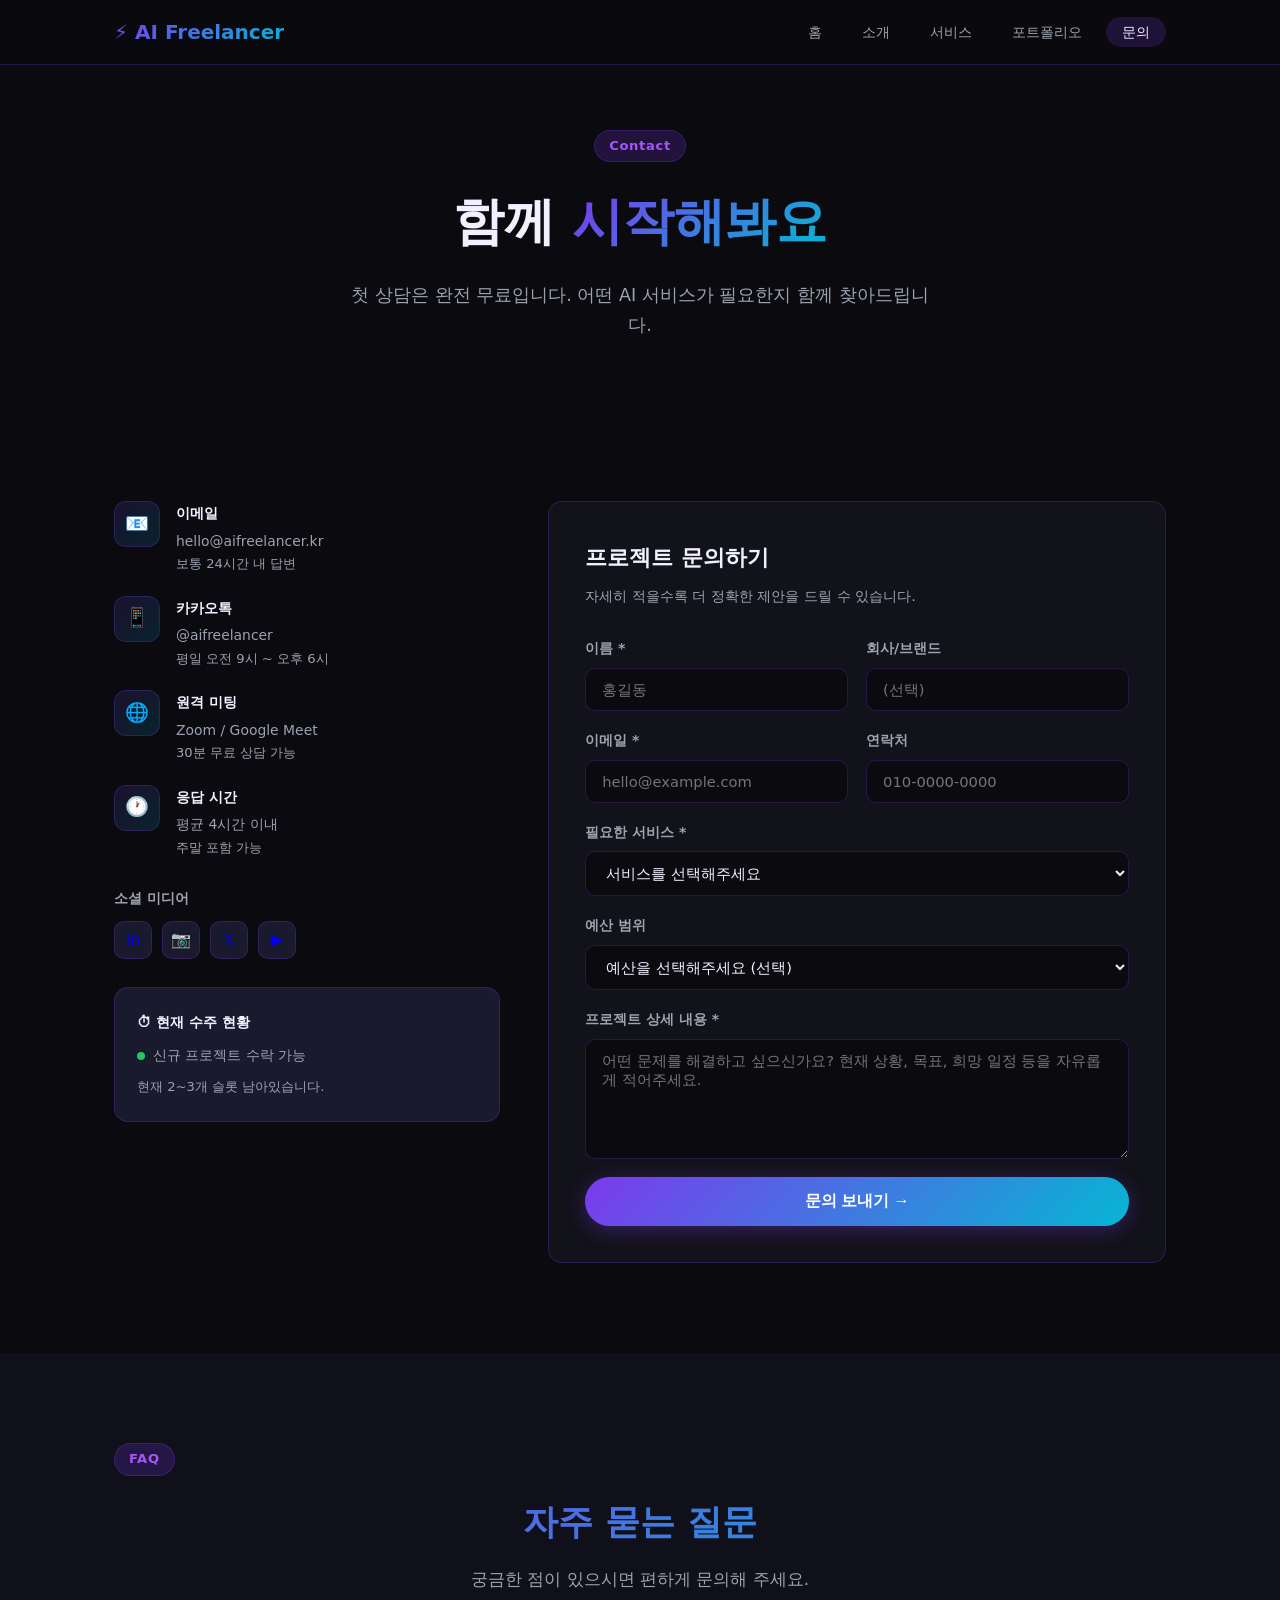
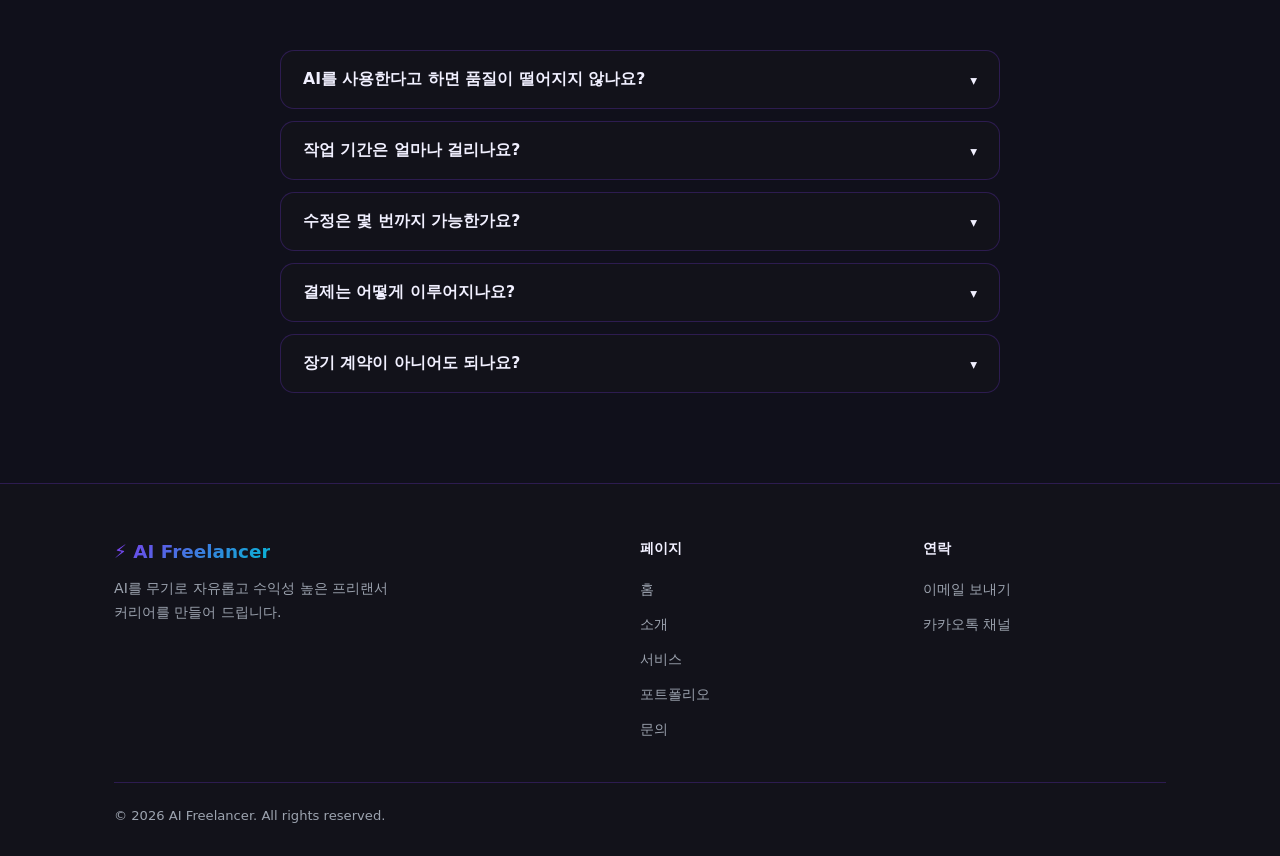
==== ai-freelancer/contact.html @ 412f1021 "test" ====
<!DOCTYPE html>
<html lang="ko">
<head>
  <meta charset="UTF-8">
  <meta name="viewport" content="width=device-width, initial-scale=1.0">
  <title>AI Freelancer — 문의</title>
  <link rel="stylesheet" href="css/style.css">
</head>
<body>

<nav>
  <div class="nav-inner">
    <a href="index.html" class="nav-logo">⚡ AI Freelancer</a>
    <ul class="nav-links">
      <li><a href="index.html">홈</a></li>
      <li><a href="about.html">소개</a></li>
      <li><a href="services.html">서비스</a></li>
      <li><a href="portfolio.html">포트폴리오</a></li>
      <li><a href="contact.html">문의</a></li>
    </ul>
    <div class="hamburger"><span></span><span></span><span></span></div>
  </div>
</nav>

<!-- 히어로 -->
<section class="contact-hero">
  <div class="container">
    <span class="badge fade-in">Contact</span>
    <h1 class="fade-in">함께 <span style="background:var(--gradient);-webkit-background-clip:text;-webkit-text-fill-color:transparent;background-clip:text;">시작해봐요</span></h1>
    <p class="fade-in">첫 상담은 완전 무료입니다. 어떤 AI 서비스가 필요한지 함께 찾아드립니다.</p>
  </div>
</section>

<!-- 연락처 + 폼 -->
<section class="section">
  <div class="container">
    <div class="contact-layout">

      <!-- 왼쪽: 연락처 정보 -->
      <div class="contact-info fade-in">
        <div class="info-card">
          <div class="info-icon">📧</div>
          <div>
            <h4>이메일</h4>
            <p>hello@aifreelancer.kr</p>
            <p style="font-size:0.82rem; color:var(--text-muted);">보통 24시간 내 답변</p>
          </div>
        </div>
        <div class="info-card">
          <div class="info-icon">📱</div>
          <div>
            <h4>카카오톡</h4>
            <p>@aifreelancer</p>
            <p style="font-size:0.82rem; color:var(--text-muted);">평일 오전 9시 ~ 오후 6시</p>
          </div>
        </div>
        <div class="info-card">
          <div class="info-icon">🌐</div>
          <div>
            <h4>원격 미팅</h4>
            <p>Zoom / Google Meet</p>
            <p style="font-size:0.82rem; color:var(--text-muted);">30분 무료 상담 가능</p>
          </div>
        </div>
        <div class="info-card">
          <div class="info-icon">🕐</div>
          <div>
            <h4>응답 시간</h4>
            <p>평균 4시간 이내</p>
            <p style="font-size:0.82rem; color:var(--text-muted);">주말 포함 가능</p>
          </div>
        </div>

        <div style="margin-top:8px;">
          <p style="font-size:0.88rem; font-weight:600; margin-bottom:10px; color:var(--text-muted);">소셜 미디어</p>
          <div class="social-links">
            <a href="#" class="social-link" title="LinkedIn">in</a>
            <a href="#" class="social-link" title="Instagram">📷</a>
            <a href="#" class="social-link" title="X/Twitter">𝕏</a>
            <a href="#" class="social-link" title="YouTube">▶</a>
          </div>
        </div>

        <div class="card fade-in" style="margin-top:8px; padding:22px; background:var(--bg-card2);">
          <h4 style="font-size:0.9rem; margin-bottom:10px;">⏱ 현재 수주 현황</h4>
          <div style="display:flex; align-items:center; gap:8px; margin-bottom:8px;">
            <div style="width:8px;height:8px;border-radius:50%;background:#22c55e;animation:pulse 2s infinite;"></div>
            <span style="font-size:0.88rem; color:var(--text-muted);">신규 프로젝트 수락 가능</span>
          </div>
          <p style="font-size:0.82rem; color:var(--text-muted);">현재 2~3개 슬롯 남아있습니다.</p>
        </div>
      </div>

      <!-- 오른쪽: 문의 폼 -->
      <div class="contact-form fade-in">
        <h2 style="font-size:1.4rem; font-weight:800; margin-bottom:8px;">프로젝트 문의하기</h2>
        <p style="color:var(--text-muted); font-size:0.9rem; margin-bottom:28px;">자세히 적을수록 더 정확한 제안을 드릴 수 있습니다.</p>

        <form id="contactForm">
          <div class="form-row">
            <div class="form-group">
              <label for="name">이름 *</label>
              <input type="text" id="name" placeholder="홍길동" required>
            </div>
            <div class="form-group">
              <label for="company">회사/브랜드</label>
              <input type="text" id="company" placeholder="(선택)">
            </div>
          </div>
          <div class="form-row">
            <div class="form-group">
              <label for="email">이메일 *</label>
              <input type="email" id="email" placeholder="hello@example.com" required>
            </div>
            <div class="form-group">
              <label for="phone">연락처</label>
              <input type="tel" id="phone" placeholder="010-0000-0000">
            </div>
          </div>
          <div class="form-group">
            <label for="service">필요한 서비스 *</label>
            <select id="service" required>
              <option value="" disabled selected>서비스를 선택해주세요</option>
              <option value="content">AI 콘텐츠 제작</option>
              <option value="automation">업무 자동화 구축</option>
              <option value="design">AI 비주얼 디자인</option>
              <option value="analysis">데이터 분석</option>
              <option value="consulting">AI 전략 컨설팅</option>
              <option value="package">올인원 패키지</option>
              <option value="other">기타 (직접 작성)</option>
            </select>
          </div>
          <div class="form-group">
            <label for="budget">예산 범위</label>
            <select id="budget">
              <option value="" disabled selected>예산을 선택해주세요 (선택)</option>
              <option value="under50">50만원 이하</option>
              <option value="50-100">50~100만원</option>
              <option value="100-300">100~300만원</option>
              <option value="300-500">300~500만원</option>
              <option value="over500">500만원 이상</option>
            </select>
          </div>
          <div class="form-group">
            <label for="message">프로젝트 상세 내용 *</label>
            <textarea id="message" placeholder="어떤 문제를 해결하고 싶으신가요? 현재 상황, 목표, 희망 일정 등을 자유롭게 적어주세요." required></textarea>
          </div>
          <button type="submit" class="form-submit">문의 보내기 →</button>
        </form>

        <div class="success-msg" id="successMsg">
          ✅ 문의가 성공적으로 접수되었습니다!<br>
          <span style="font-size:0.9rem; font-weight:400; margin-top:6px; display:block; color:var(--text-muted);">24시간 내 이메일로 답변드리겠습니다. 감사합니다!</span>
        </div>
      </div>

    </div>
  </div>
</section>

<!-- FAQ -->
<section class="section" style="background: rgba(26,26,46,0.4);">
  <div class="container">
    <span class="badge fade-in">FAQ</span>
    <h2 class="section-title fade-in">자주 묻는 질문</h2>
    <p class="section-sub fade-in">궁금한 점이 있으시면 편하게 문의해 주세요.</p>
    <div class="faq-list">

      <div class="faq-item fade-in">
        <button class="faq-q">AI를 사용한다고 하면 품질이 떨어지지 않나요? <span class="arrow">▾</span></button>
        <div class="faq-a">AI는 초안을 만들고 아이디어를 확장하는 데 사용하며, 전문가의 검토와 수정을 거쳐 납품합니다. 오히려 더 많은 시간을 품질 개선에 쓸 수 있어 결과물 수준이 높아집니다. 모든 결과물은 사람이 책임집니다.</div>
      </div>

      <div class="faq-item fade-in">
        <button class="faq-q">작업 기간은 얼마나 걸리나요? <span class="arrow">▾</span></button>
        <div class="faq-a">프로젝트 규모에 따라 다르지만, 일반적으로 콘텐츠 1건 1~2일, 자동화 구축 3~7일, 데이터 분석 5~10일입니다. 긴급 처리도 가능하니 상담 시 말씀해 주세요.</div>
      </div>

      <div class="faq-item fade-in">
        <button class="faq-q">수정은 몇 번까지 가능한가요? <span class="arrow">▾</span></button>
        <div class="faq-a">기본적으로 2회 무료 수정이 포함됩니다. 방향이 크게 바뀌는 수정은 협의 후 진행합니다. 처음 상담에서 요구사항을 명확히 정리하면 수정 횟수가 줄어듭니다.</div>
      </div>

      <div class="faq-item fade-in">
        <button class="faq-q">결제는 어떻게 이루어지나요? <span class="arrow">▾</span></button>
        <div class="faq-a">계약금 50%를 선불로 받고, 최종 납품 후 나머지 50%를 받습니다. 월 단위 구독형 서비스는 매월 첫날 결제합니다. 계좌이체, 카드결제 모두 가능합니다.</div>
      </div>

      <div class="faq-item fade-in">
        <button class="faq-q">장기 계약이 아니어도 되나요? <span class="arrow">▾</span></button>
        <div class="faq-a">물론입니다. 단건 프로젝트부터 장기 파트너십까지 모두 가능합니다. 다만 지속적인 협력을 통해 브랜드를 깊이 이해할수록 결과물의 품질이 높아집니다.</div>
      </div>

    </div>
  </div>
</section>

<style>
@keyframes pulse {
  0%, 100% { opacity: 1; }
  50% { opacity: 0.4; }
}
</style>

<footer>
  <div class="container">
    <div class="footer-inner">
      <div class="footer-brand">
        <a href="index.html" class="nav-logo" style="font-size:1.15rem;">⚡ AI Freelancer</a>
        <p>AI를 무기로 자유롭고 수익성 높은 프리랜서 커리어를 만들어 드립니다.</p>
      </div>
      <div class="footer-col">
        <h4>페이지</h4>
        <ul>
          <li><a href="index.html">홈</a></li>
          <li><a href="about.html">소개</a></li>
          <li><a href="services.html">서비스</a></li>
          <li><a href="portfolio.html">포트폴리오</a></li>
          <li><a href="contact.html">문의</a></li>
        </ul>
      </div>
      <div class="footer-col">
        <h4>연락</h4>
        <ul>
          <li><a href="mailto:hello@aifreelancer.kr">이메일 보내기</a></li>
          <li><a href="#">카카오톡 채널</a></li>
        </ul>
      </div>
    </div>
    <div class="footer-bottom">
      <p>© 2026 AI Freelancer. All rights reserved.</p>
    </div>
  </div>
</footer>

<script src="js/main.js"></script>
</body>
</html>
---- ai-freelancer/css/style.css ----
/* ===== 변수 & 기본 설정 ===== */
:root {
  --primary: #7c3aed;
  --primary-light: #a855f7;
  --secondary: #06b6d4;
  --accent: #f59e0b;
  --bg-dark: #0a0a0f;
  --bg-card: #12121a;
  --bg-card2: #1a1a2e;
  --text-main: #f1f0ff;
  --text-muted: #9ca3af;
  --border: rgba(124, 58, 237, 0.25);
  --gradient: linear-gradient(135deg, #7c3aed, #06b6d4);
  --gradient-soft: linear-gradient(135deg, rgba(124,58,237,0.15), rgba(6,182,212,0.15));
  --radius: 14px;
  --shadow: 0 8px 32px rgba(124, 58, 237, 0.18);
}

* { margin: 0; padding: 0; box-sizing: border-box; }

html { scroll-behavior: smooth; }

body {
  font-family: 'Segoe UI', system-ui, -apple-system, sans-serif;
  background: var(--bg-dark);
  color: var(--text-main);
  line-height: 1.7;
  min-height: 100vh;
}

/* ===== 공통 유틸 ===== */
.container { max-width: 1100px; margin: 0 auto; padding: 0 24px; }
.section { padding: 90px 0; }
.section-title {
  font-size: 2.2rem;
  font-weight: 800;
  text-align: center;
  margin-bottom: 14px;
  background: var(--gradient);
  -webkit-background-clip: text;
  -webkit-text-fill-color: transparent;
  background-clip: text;
}
.section-sub {
  text-align: center;
  color: var(--text-muted);
  font-size: 1.05rem;
  margin-bottom: 56px;
}
.badge {
  display: inline-block;
  padding: 4px 14px;
  border-radius: 999px;
  background: rgba(124,58,237,0.2);
  color: var(--primary-light);
  font-size: 0.82rem;
  font-weight: 600;
  letter-spacing: 0.05em;
  border: 1px solid var(--border);
  margin-bottom: 16px;
}
.btn {
  display: inline-block;
  padding: 13px 30px;
  border-radius: 999px;
  font-size: 0.95rem;
  font-weight: 700;
  cursor: pointer;
  text-decoration: none;
  transition: all 0.25s;
  border: none;
}
.btn-primary {
  background: var(--gradient);
  color: #fff;
  box-shadow: 0 4px 20px rgba(124,58,237,0.4);
}
.btn-primary:hover { transform: translateY(-2px); box-shadow: 0 8px 28px rgba(124,58,237,0.55); }
.btn-outline {
  background: transparent;
  color: var(--primary-light);
  border: 2px solid var(--primary);
}
.btn-outline:hover { background: rgba(124,58,237,0.15); transform: translateY(-2px); }
.card {
  background: var(--bg-card);
  border: 1px solid var(--border);
  border-radius: var(--radius);
  padding: 32px;
  transition: transform 0.25s, box-shadow 0.25s;
}
.card:hover { transform: translateY(-5px); box-shadow: var(--shadow); }

/* ===== 네비게이션 ===== */
nav {
  position: fixed;
  top: 0; left: 0; right: 0;
  z-index: 1000;
  background: rgba(10, 10, 15, 0.85);
  backdrop-filter: blur(16px);
  border-bottom: 1px solid var(--border);
}
.nav-inner {
  display: flex;
  align-items: center;
  justify-content: space-between;
  height: 64px;
  max-width: 1100px;
  margin: 0 auto;
  padding: 0 24px;
}
.nav-logo {
  font-size: 1.25rem;
  font-weight: 800;
  text-decoration: none;
  background: var(--gradient);
  -webkit-background-clip: text;
  -webkit-text-fill-color: transparent;
  background-clip: text;
}
.nav-links { display: flex; gap: 8px; list-style: none; }
.nav-links a {
  color: var(--text-muted);
  text-decoration: none;
  font-size: 0.9rem;
  font-weight: 500;
  padding: 7px 16px;
  border-radius: 999px;
  transition: all 0.2s;
}
.nav-links a:hover, .nav-links a.active {
  color: var(--text-main);
  background: rgba(124,58,237,0.18);
}
.hamburger {
  display: none;
  flex-direction: column;
  gap: 5px;
  cursor: pointer;
  padding: 4px;
}
.hamburger span {
  width: 24px; height: 2px;
  background: var(--text-main);
  border-radius: 2px;
  transition: all 0.3s;
}

/* ===== 모바일 메뉴 ===== */
@media (max-width: 700px) {
  .hamburger { display: flex; }
  .nav-links {
    display: none;
    position: absolute;
    top: 64px; left: 0; right: 0;
    background: rgba(10,10,15,0.97);
    flex-direction: column;
    padding: 16px 24px 24px;
    border-bottom: 1px solid var(--border);
    gap: 4px;
  }
  .nav-links.open { display: flex; }
  .section-title { font-size: 1.7rem; }
}

/* ===== 홈: 히어로 ===== */
.hero {
  min-height: 100vh;
  display: flex;
  align-items: center;
  justify-content: center;
  text-align: center;
  padding: 100px 24px 60px;
  position: relative;
  overflow: hidden;
}
.hero::before {
  content: '';
  position: absolute;
  inset: 0;
  background:
    radial-gradient(ellipse 60% 50% at 50% 20%, rgba(124,58,237,0.18) 0%, transparent 70%),
    radial-gradient(ellipse 40% 40% at 80% 70%, rgba(6,182,212,0.12) 0%, transparent 60%);
}
.hero-content { position: relative; max-width: 780px; }
.hero-content h1 {
  font-size: clamp(2.4rem, 6vw, 4rem);
  font-weight: 900;
  line-height: 1.15;
  margin-bottom: 22px;
  letter-spacing: -0.02em;
}
.hero-content h1 span {
  background: var(--gradient);
  -webkit-background-clip: text;
  -webkit-text-fill-color: transparent;
  background-clip: text;
}
.hero-content p {
  font-size: 1.15rem;
  color: var(--text-muted);
  margin-bottom: 38px;
  max-width: 560px;
  margin-left: auto;
  margin-right: auto;
}
.hero-btns { display: flex; gap: 14px; justify-content: center; flex-wrap: wrap; }
.hero-stats {
  display: flex;
  gap: 40px;
  justify-content: center;
  margin-top: 64px;
  flex-wrap: wrap;
}
.stat-item { text-align: center; }
.stat-num {
  font-size: 2rem;
  font-weight: 800;
  background: var(--gradient);
  -webkit-background-clip: text;
  -webkit-text-fill-color: transparent;
  background-clip: text;
}
.stat-label { font-size: 0.85rem; color: var(--text-muted); margin-top: 2px; }

/* ===== 홈: 특징 카드 ===== */
.features-grid { display: grid; grid-template-columns: repeat(auto-fit, minmax(280px, 1fr)); gap: 22px; }
.feature-icon {
  width: 52px; height: 52px;
  border-radius: 14px;
  background: var(--gradient-soft);
  border: 1px solid var(--border);
  display: flex; align-items: center; justify-content: center;
  font-size: 1.5rem;
  margin-bottom: 18px;
}
.feature-card h3 { font-size: 1.1rem; font-weight: 700; margin-bottom: 10px; }
.feature-card p { color: var(--text-muted); font-size: 0.92rem; }

/* ===== About ===== */
.about-hero { padding: 130px 0 70px; text-align: center; }
.about-hero h1 {
  font-size: clamp(2rem, 5vw, 3.2rem);
  font-weight: 900;
  margin-bottom: 16px;
}
.about-hero p { color: var(--text-muted); font-size: 1.1rem; max-width: 600px; margin: 0 auto; }

.about-story { display: grid; grid-template-columns: 1fr 1fr; gap: 48px; align-items: center; }
.about-story-text h2 { font-size: 1.7rem; font-weight: 800; margin-bottom: 16px; }
.about-story-text p { color: var(--text-muted); font-size: 0.98rem; margin-bottom: 14px; }
.about-visual {
  background: var(--bg-card2);
  border: 1px solid var(--border);
  border-radius: var(--radius);
  padding: 36px;
  display: flex;
  flex-direction: column;
  gap: 18px;
}
.skill-row { display: flex; flex-direction: column; gap: 7px; }
.skill-row-label { display: flex; justify-content: space-between; font-size: 0.88rem; font-weight: 600; }
.skill-bar-bg { height: 8px; background: rgba(255,255,255,0.06); border-radius: 999px; overflow: hidden; }
.skill-bar {
  height: 100%;
  border-radius: 999px;
  background: var(--gradient);
  width: 0;
  transition: width 1.2s cubic-bezier(0.4,0,0.2,1);
}

.values-grid { display: grid; grid-template-columns: repeat(auto-fit, minmax(220px, 1fr)); gap: 20px; }
.value-card { text-align: center; }
.value-card .icon { font-size: 2rem; margin-bottom: 12px; }
.value-card h3 { font-size: 1rem; font-weight: 700; margin-bottom: 8px; }
.value-card p { color: var(--text-muted); font-size: 0.88rem; }

@media (max-width: 700px) {
  .about-story { grid-template-columns: 1fr; }
}

/* ===== Services ===== */
.services-hero { padding: 130px 0 70px; text-align: center; }
.services-hero h1 { font-size: clamp(2rem, 5vw, 3.2rem); font-weight: 900; margin-bottom: 16px; }
.services-hero p { color: var(--text-muted); font-size: 1.1rem; max-width: 600px; margin: 0 auto; }

.services-grid { display: grid; grid-template-columns: repeat(auto-fit, minmax(320px, 1fr)); gap: 24px; }
.service-card { position: relative; overflow: hidden; }
.service-card::before {
  content: '';
  position: absolute;
  top: 0; left: 0; right: 0;
  height: 3px;
  background: var(--gradient);
}
.service-tag {
  display: inline-block;
  padding: 3px 10px;
  border-radius: 999px;
  font-size: 0.75rem;
  font-weight: 600;
  margin-bottom: 14px;
}
.tag-blue { background: rgba(6,182,212,0.15); color: var(--secondary); border: 1px solid rgba(6,182,212,0.3); }
.tag-purple { background: rgba(124,58,237,0.15); color: var(--primary-light); border: 1px solid var(--border); }
.tag-amber { background: rgba(245,158,11,0.15); color: var(--accent); border: 1px solid rgba(245,158,11,0.3); }
.service-card h3 { font-size: 1.2rem; font-weight: 800; margin-bottom: 10px; }
.service-card p { color: var(--text-muted); font-size: 0.92rem; margin-bottom: 18px; }
.service-features { list-style: none; display: flex; flex-direction: column; gap: 7px; }
.service-features li { font-size: 0.88rem; color: var(--text-muted); padding-left: 18px; position: relative; }
.service-features li::before { content: '✓'; position: absolute; left: 0; color: var(--secondary); font-weight: 700; }
.service-price { margin-top: 22px; padding-top: 18px; border-top: 1px solid var(--border); }
.service-price span { font-size: 1.4rem; font-weight: 800; color: var(--primary-light); }
.service-price small { font-size: 0.8rem; color: var(--text-muted); }

.process-steps { display: grid; grid-template-columns: repeat(auto-fit, minmax(200px, 1fr)); gap: 20px; }
.step { text-align: center; padding: 28px 20px; }
.step-num {
  width: 44px; height: 44px;
  border-radius: 50%;
  background: var(--gradient);
  display: flex; align-items: center; justify-content: center;
  font-size: 1rem;
  font-weight: 800;
  margin: 0 auto 14px;
}
.step h3 { font-size: 0.98rem; font-weight: 700; margin-bottom: 8px; }
.step p { color: var(--text-muted); font-size: 0.85rem; }

/* ===== Portfolio ===== */
.portfolio-hero { padding: 130px 0 70px; text-align: center; }
.portfolio-hero h1 { font-size: clamp(2rem, 5vw, 3.2rem); font-weight: 900; margin-bottom: 16px; }
.portfolio-hero p { color: var(--text-muted); font-size: 1.1rem; max-width: 600px; margin: 0 auto; }

.filter-tabs { display: flex; gap: 8px; justify-content: center; flex-wrap: wrap; margin-bottom: 40px; }
.filter-btn {
  padding: 8px 20px;
  border-radius: 999px;
  border: 1px solid var(--border);
  background: transparent;
  color: var(--text-muted);
  font-size: 0.88rem;
  font-weight: 600;
  cursor: pointer;
  transition: all 0.2s;
}
.filter-btn:hover, .filter-btn.active {
  background: rgba(124,58,237,0.18);
  color: var(--text-main);
  border-color: var(--primary);
}
.portfolio-grid { display: grid; grid-template-columns: repeat(auto-fill, minmax(320px, 1fr)); gap: 24px; }
.portfolio-item { border-radius: var(--radius); overflow: hidden; background: var(--bg-card); border: 1px solid var(--border); transition: transform 0.25s, box-shadow 0.25s; }
.portfolio-item:hover { transform: translateY(-5px); box-shadow: var(--shadow); }
.portfolio-thumb {
  height: 180px;
  display: flex;
  align-items: center;
  justify-content: center;
  font-size: 3rem;
  position: relative;
  overflow: hidden;
}
.thumb-bg-1 { background: linear-gradient(135deg, #1a0a3e, #0a2040); }
.thumb-bg-2 { background: linear-gradient(135deg, #0a1a30, #0a2a20); }
.thumb-bg-3 { background: linear-gradient(135deg, #2a0a1e, #1a0a30); }
.thumb-bg-4 { background: linear-gradient(135deg, #0a2030, #1a1a0a); }
.thumb-bg-5 { background: linear-gradient(135deg, #1e0a3e, #0a1a40); }
.thumb-bg-6 { background: linear-gradient(135deg, #2a1a0a, #0a2a30); }
.portfolio-info { padding: 22px; }
.portfolio-info h3 { font-size: 1.05rem; font-weight: 700; margin-bottom: 8px; }
.portfolio-info p { color: var(--text-muted); font-size: 0.88rem; margin-bottom: 14px; }
.portfolio-tags { display: flex; gap: 6px; flex-wrap: wrap; }
.ptag { padding: 3px 9px; border-radius: 999px; font-size: 0.75rem; font-weight: 600; background: rgba(124,58,237,0.15); color: var(--primary-light); border: 1px solid var(--border); }

.testimonials-grid { display: grid; grid-template-columns: repeat(auto-fit, minmax(280px, 1fr)); gap: 22px; }
.testimonial { padding: 28px; }
.testimonial-text { font-size: 0.95rem; color: var(--text-muted); font-style: italic; margin-bottom: 20px; line-height: 1.8; }
.testimonial-text::before { content: '"'; font-size: 2rem; color: var(--primary-light); line-height: 0; vertical-align: -0.5rem; margin-right: 4px; }
.testimonial-author { display: flex; align-items: center; gap: 12px; }
.avatar {
  width: 42px; height: 42px;
  border-radius: 50%;
  background: var(--gradient);
  display: flex; align-items: center; justify-content: center;
  font-size: 1rem;
  font-weight: 700;
}
.author-name { font-size: 0.9rem; font-weight: 700; }
.author-title { font-size: 0.8rem; color: var(--text-muted); }

/* ===== Contact ===== */
.contact-hero { padding: 130px 0 70px; text-align: center; }
.contact-hero h1 { font-size: clamp(2rem, 5vw, 3.2rem); font-weight: 900; margin-bottom: 16px; }
.contact-hero p { color: var(--text-muted); font-size: 1.1rem; max-width: 600px; margin: 0 auto; }

.contact-layout { display: grid; grid-template-columns: 1fr 1.6fr; gap: 48px; }
.contact-info { display: flex; flex-direction: column; gap: 20px; }
.info-card { display: flex; gap: 16px; align-items: flex-start; }
.info-icon {
  width: 46px; height: 46px;
  border-radius: 12px;
  background: var(--gradient-soft);
  border: 1px solid var(--border);
  display: flex; align-items: center; justify-content: center;
  font-size: 1.2rem;
  flex-shrink: 0;
}
.info-card h4 { font-size: 0.9rem; font-weight: 700; margin-bottom: 4px; }
.info-card p { color: var(--text-muted); font-size: 0.87rem; }
.social-links { display: flex; gap: 10px; margin-top: 8px; }
.social-link {
  width: 38px; height: 38px;
  border-radius: 10px;
  background: var(--bg-card2);
  border: 1px solid var(--border);
  display: flex; align-items: center; justify-content: center;
  font-size: 1rem;
  text-decoration: none;
  transition: all 0.2s;
}
.social-link:hover { background: rgba(124,58,237,0.2); border-color: var(--primary); transform: translateY(-2px); }

.contact-form { background: var(--bg-card); border: 1px solid var(--border); border-radius: var(--radius); padding: 36px; }
.form-row { display: grid; grid-template-columns: 1fr 1fr; gap: 18px; }
.form-group { display: flex; flex-direction: column; gap: 7px; margin-bottom: 18px; }
.form-group label { font-size: 0.88rem; font-weight: 600; color: var(--text-muted); }
.form-group input, .form-group select, .form-group textarea {
  background: var(--bg-dark);
  border: 1px solid var(--border);
  border-radius: 10px;
  padding: 12px 16px;
  color: var(--text-main);
  font-size: 0.92rem;
  font-family: inherit;
  transition: border-color 0.2s;
  outline: none;
  width: 100%;
}
.form-group input:focus, .form-group select:focus, .form-group textarea:focus {
  border-color: var(--primary);
  box-shadow: 0 0 0 3px rgba(124,58,237,0.12);
}
.form-group textarea { resize: vertical; min-height: 120px; }
.form-group select option { background: var(--bg-dark); }
.form-submit { width: 100%; padding: 14px; border-radius: 999px; font-size: 1rem; font-weight: 700; cursor: pointer; background: var(--gradient); color: #fff; border: none; transition: all 0.25s; box-shadow: 0 4px 20px rgba(124,58,237,0.35); }
.form-submit:hover { transform: translateY(-2px); box-shadow: 0 8px 28px rgba(124,58,237,0.5); }

.success-msg {
  display: none;
  text-align: center;
  padding: 24px;
  background: rgba(6,182,212,0.1);
  border: 1px solid rgba(6,182,212,0.3);
  border-radius: var(--radius);
  margin-top: 16px;
  color: var(--secondary);
  font-weight: 600;
}

.faq-list { max-width: 720px; margin: 0 auto; display: flex; flex-direction: column; gap: 12px; }
.faq-item { background: var(--bg-card); border: 1px solid var(--border); border-radius: var(--radius); overflow: hidden; }
.faq-q {
  width: 100%;
  text-align: left;
  padding: 18px 22px;
  background: none;
  border: none;
  color: var(--text-main);
  font-size: 0.98rem;
  font-weight: 700;
  cursor: pointer;
  display: flex;
  justify-content: space-between;
  align-items: center;
  font-family: inherit;
}
.faq-q .arrow { transition: transform 0.3s; font-size: 0.85rem; }
.faq-q.open .arrow { transform: rotate(180deg); }
.faq-a { max-height: 0; overflow: hidden; transition: max-height 0.35s ease, padding 0.25s; padding: 0 22px; color: var(--text-muted); font-size: 0.92rem; }
.faq-a.open { max-height: 200px; padding: 0 22px 18px; }

@media (max-width: 700px) {
  .contact-layout { grid-template-columns: 1fr; }
  .form-row { grid-template-columns: 1fr; }
}

/* ===== 푸터 ===== */
footer {
  background: var(--bg-card);
  border-top: 1px solid var(--border);
  padding: 52px 0 28px;
}
.footer-inner { display: grid; grid-template-columns: 2fr 1fr 1fr; gap: 40px; margin-bottom: 40px; }
.footer-brand p { color: var(--text-muted); font-size: 0.88rem; margin-top: 10px; max-width: 280px; }
.footer-col h4 { font-size: 0.9rem; font-weight: 700; margin-bottom: 14px; }
.footer-col ul { list-style: none; display: flex; flex-direction: column; gap: 8px; }
.footer-col a { color: var(--text-muted); text-decoration: none; font-size: 0.88rem; transition: color 0.2s; }
.footer-col a:hover { color: var(--primary-light); }
.footer-bottom { border-top: 1px solid var(--border); padding-top: 22px; display: flex; justify-content: space-between; align-items: center; flex-wrap: wrap; gap: 10px; }
.footer-bottom p { color: var(--text-muted); font-size: 0.82rem; }

@media (max-width: 700px) {
  .footer-inner { grid-template-columns: 1fr; gap: 28px; }
  .section { padding: 60px 0; }
}

/* ===== 스크롤 애니메이션 ===== */
.fade-in { opacity: 0; transform: translateY(28px); transition: opacity 0.65s ease, transform 0.65s ease; }
.fade-in.visible { opacity: 1; transform: none; }
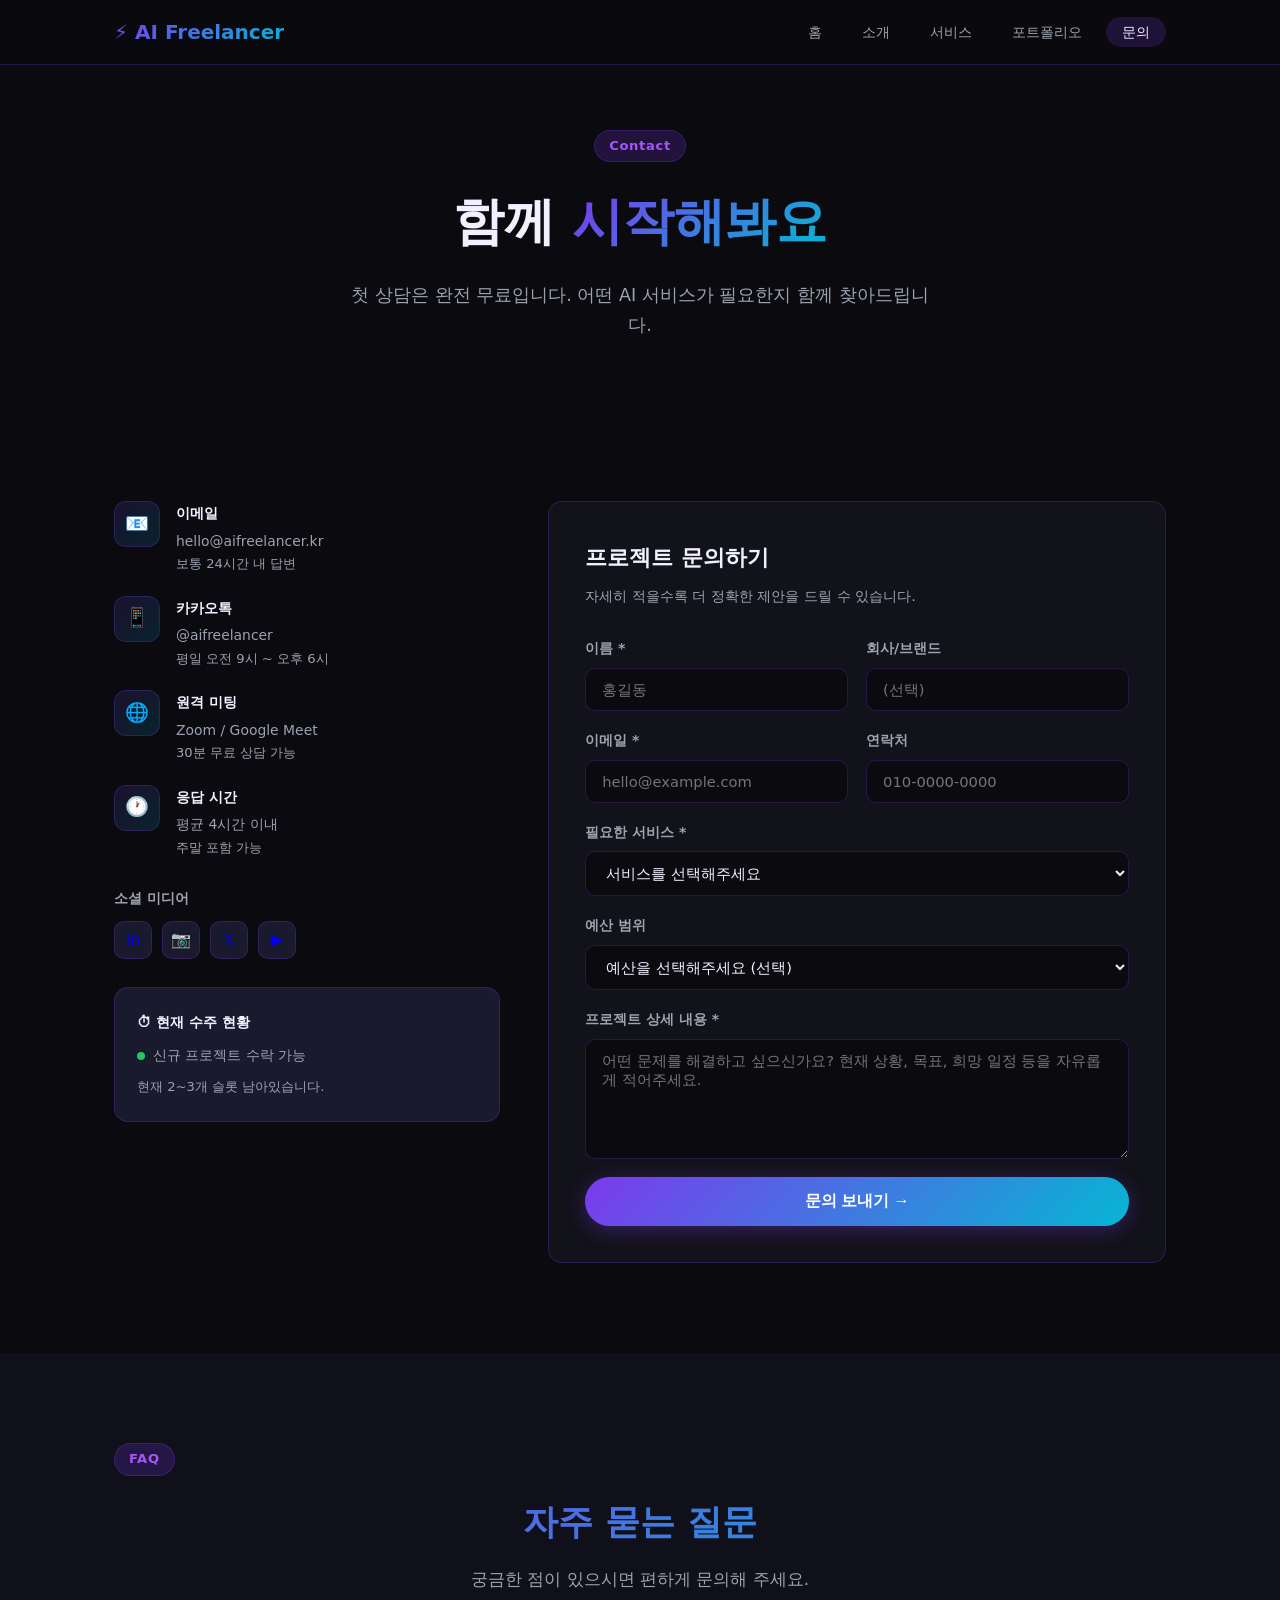
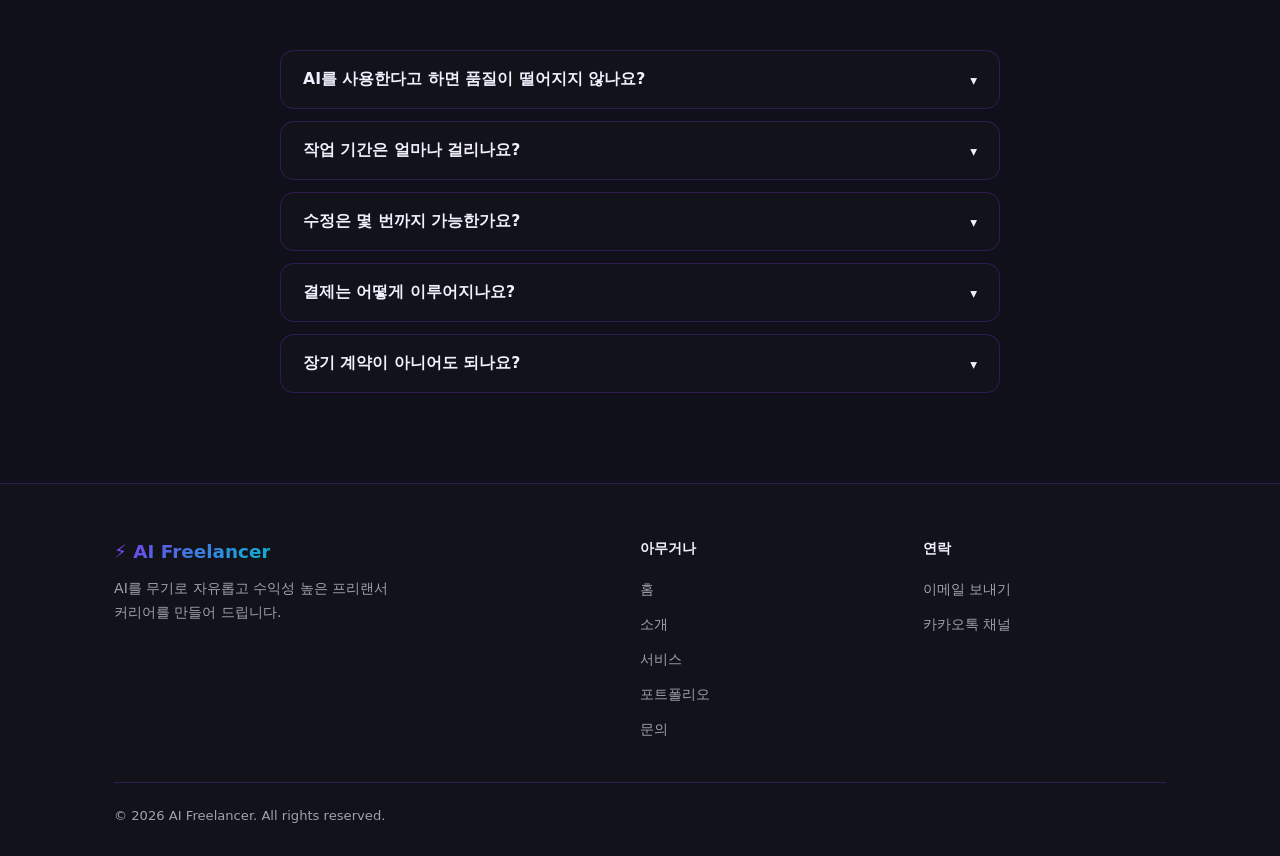
==== commit 31c2def5: "test2" ====
--- a/ai-freelancer/contact.html
+++ b/ai-freelancer/contact.html
@@ -210,7 +210,7 @@
         <p>AI를 무기로 자유롭고 수익성 높은 프리랜서 커리어를 만들어 드립니다.</p>
       </div>
       <div class="footer-col">
-        <h4>페이지</h4>
+        <h4>아무거나</h4>
         <ul>
           <li><a href="index.html">홈</a></li>
           <li><a href="about.html">소개</a></li>
